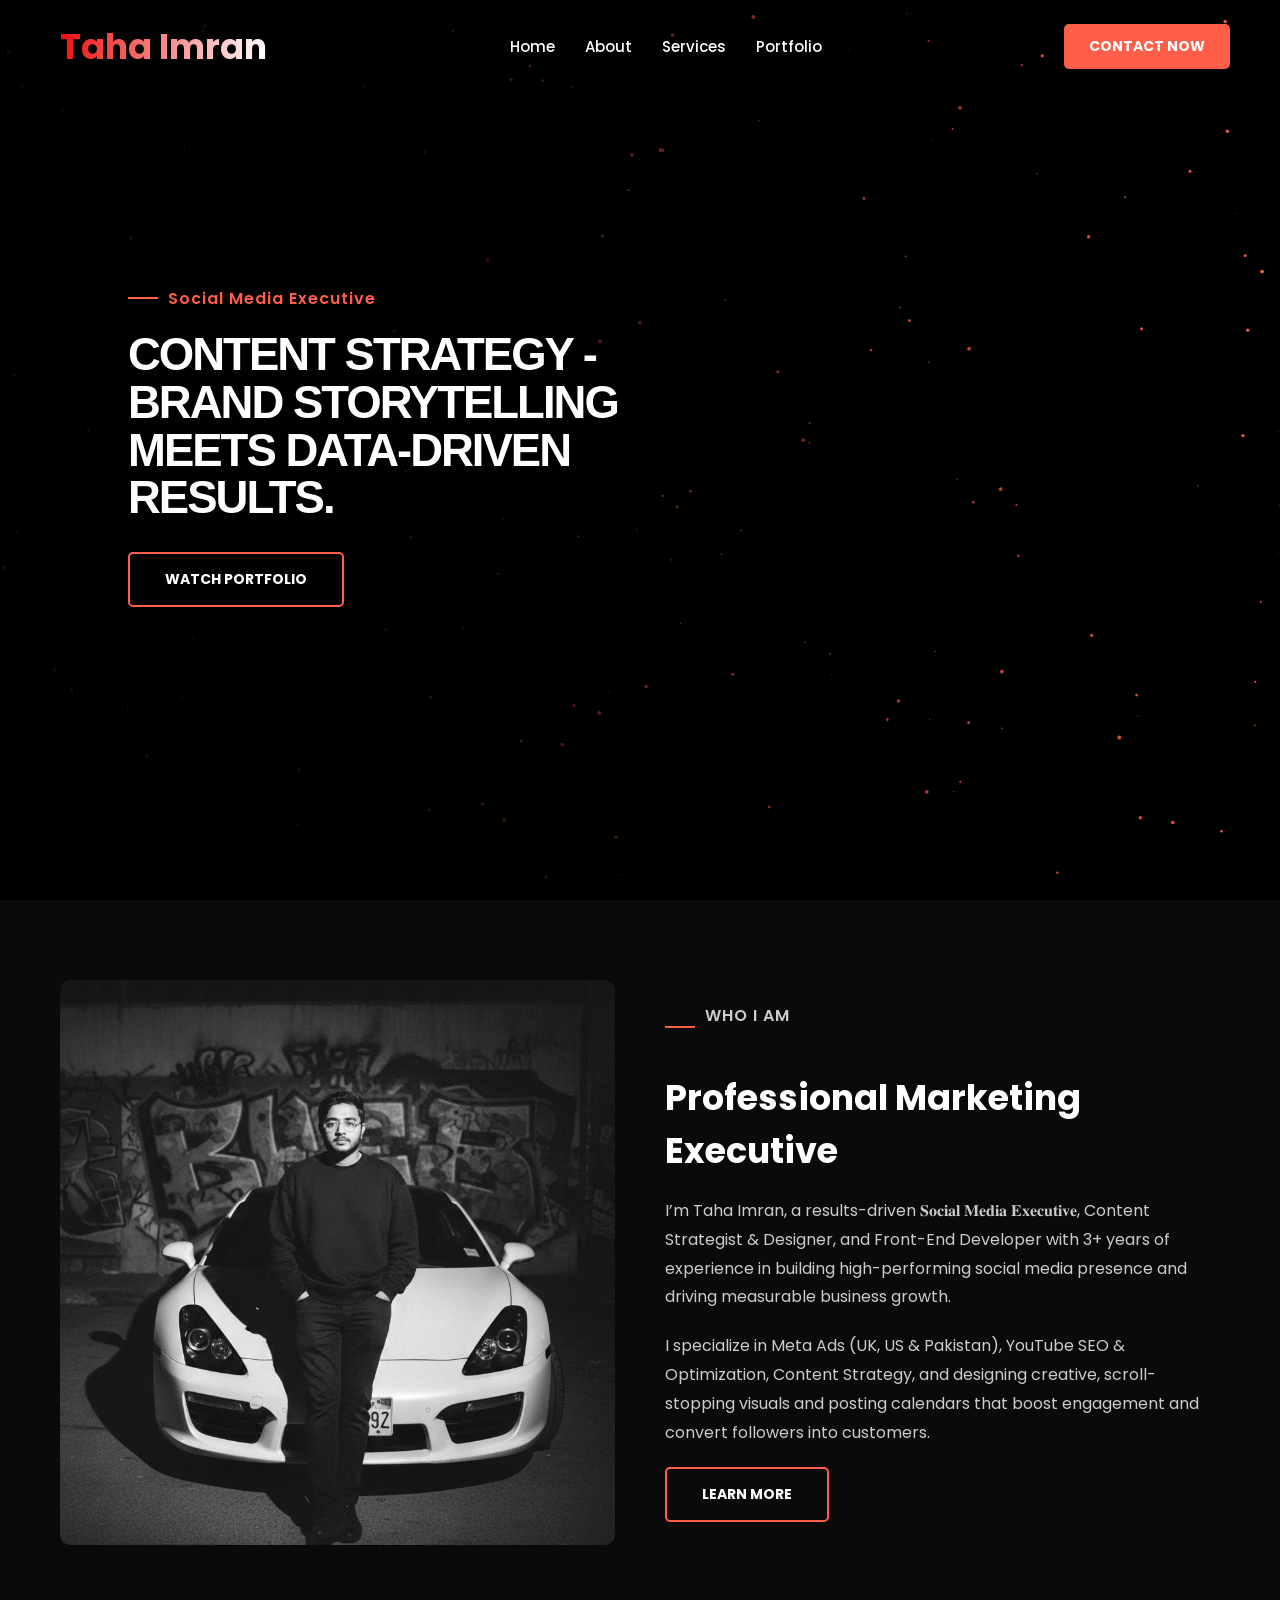
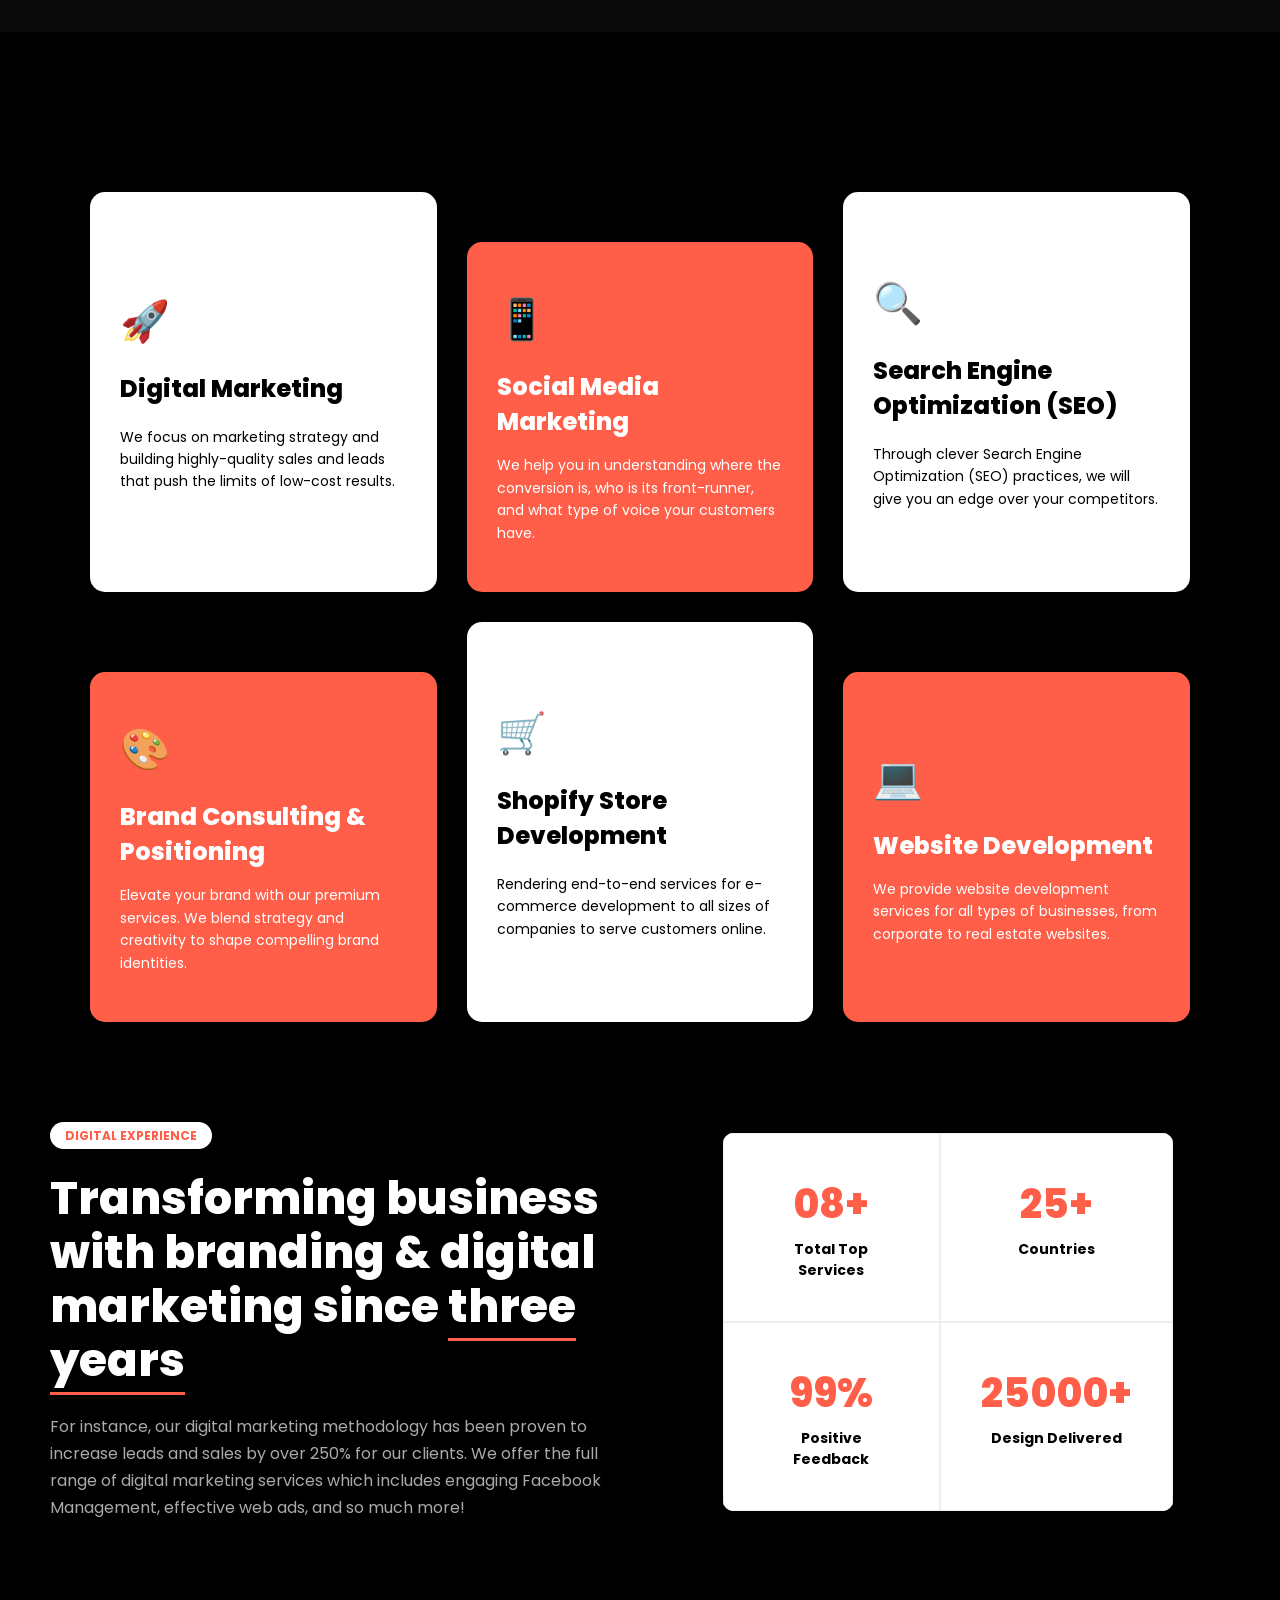
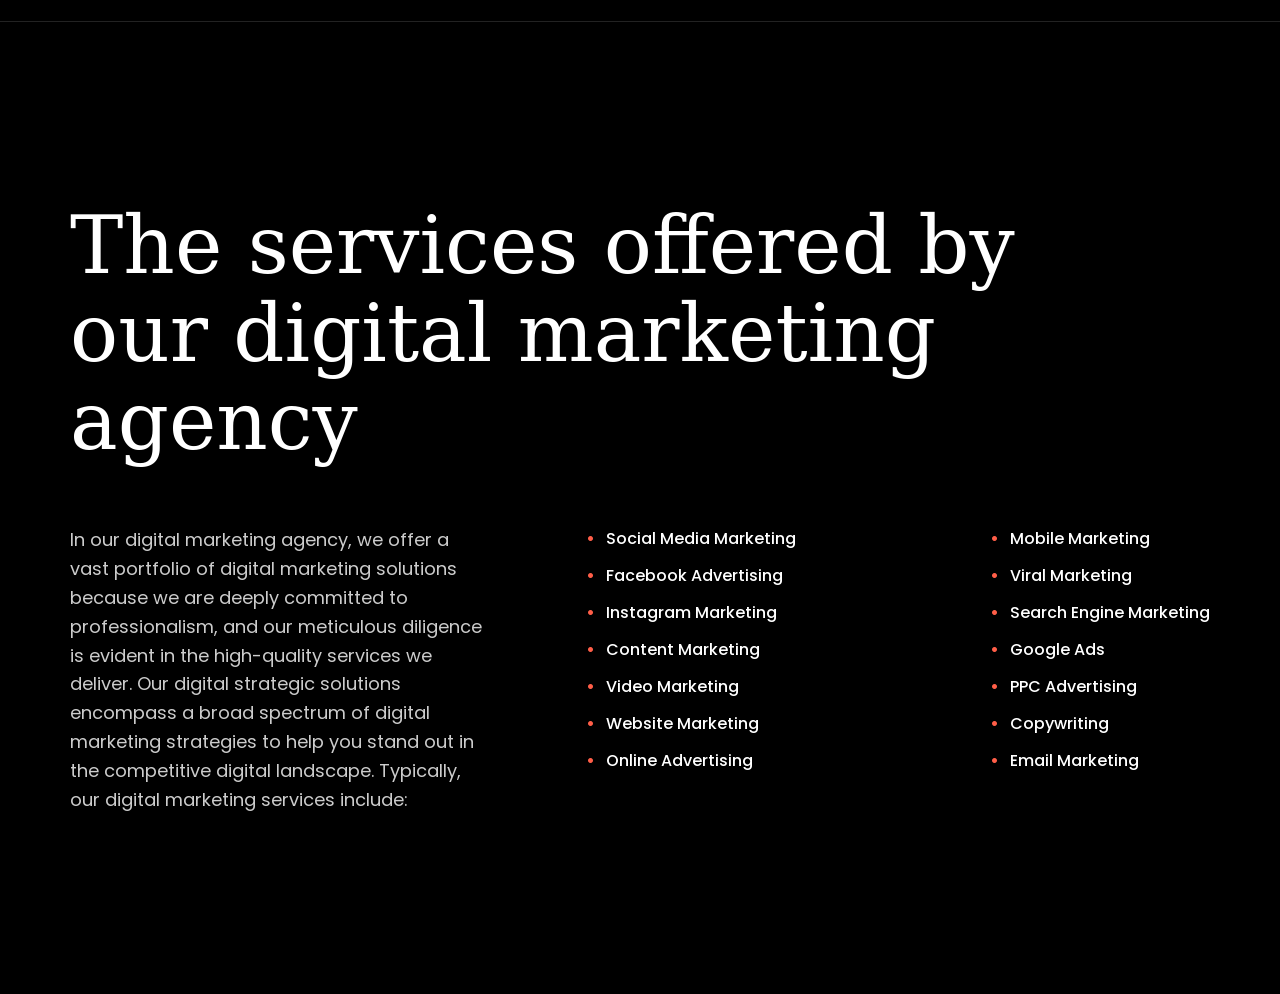
==== index.html @ 096d4c3b "Rename Untitled-1.html to index.html" ====
<!DOCTYPE html>
<html lang="en">
<head>
    <meta charset="UTF-8">
    <meta name="viewport" content="width=device-width, initial-scale=1.0">
    <title>Taha Imran Portfolio</title>
    <link rel="stylesheet" href="Untitled-2.css">
    <link href="https://fonts.googleapis.com/css2?family=Poppins:wght@400;700;900&display=swap" rel="stylesheet">
</head>
<body>
<canvas id="starfield"></canvas>
    <header>
        <nav>
            
            <div class="logo">
                <img src="" alt=""> <span>Taha Imran</span>
            </div>
            <ul class="nav-links">
                <li><a href="#">Home</a></li>
                <li><a href="#">About</a></li>
                <li><a href="#">Services</a></li>
                <li><a href="#">Portfolio</a></li>
            </ul>
            <a href="#" class="btn-contact">CONTACT NOW</a>
        </nav>
    </header>

    <main class="hero-section">
        
        <div class="hero-content">
            <div class="sub-heading">
                <span class="line"></span>
                <p>Social Media Executive</p>
            </div>
            <h1>Content Strategy - Brand Storytelling <br> Meets Data-Driven Results.</h1>
            <a href="#" class="btn-portfolio">WATCH PORTFOLIO</a>
        </div>
    </main>

    <section class="about-section">
        
    <div class="container">
        <div class="about-flex">
            <div class="about-image">
                <img src="my-image.jpeg" alt="Taha Imran"> 
            </div>
            <div class="about-text">
                <div class="sub-heading">
                    <span class="line"></span>
                    <p>WHO I AM</p>
                </div>
                <h2>Professional Marketing Executive</h2>
                <p>I’m Taha Imran, a results-driven 𝐒𝐨𝐜𝐢𝐚𝐥 𝐌𝐞𝐝𝐢𝐚 𝐄𝐱𝐞𝐜𝐮𝐭𝐢𝐯𝐞, Content Strategist & Designer, and Front-End Developer with 3+ years of experience in building high-performing social media presence and driving measurable business growth.</p>
                <p>I specialize in Meta Ads (UK, US & Pakistan), YouTube SEO & Optimization, Content Strategy, and designing creative, scroll-stopping visuals and posting calendars that boost engagement and convert followers into customers.</p>
                <a href="#" class="btn-portfolio">LEARN MORE</a>
            </div>
        </div>
    </div>
</section>

    
    <div class="container"></div>
    <div class="services-container">
        
        <div class="service-card white-card">
            <div class="icon">🚀</div> <h3>Digital Marketing</h3>
            <p>We focus on marketing strategy and building highly-quality sales and leads that push the limits of low-cost results.</p>
        </div>

        <div class="service-card red-card">
            <div class="icon">📱</div>
            <h3>Social Media Marketing</h3>
            <p>We help you in understanding where the conversion is, who is its front-runner, and what type of voice your customers have.</p>
        </div>

        <div class="service-card white-card">
            <div class="icon">🔍</div>
            <h3>Search Engine Optimization (SEO)</h3>
            <p>Through clever Search Engine Optimization (SEO) practices, we will give you an edge over your competitors.</p>
        </div>

        <div class="service-card red-card">
            <div class="icon">🎨</div>
            <h3>Brand Consulting & Positioning</h3>
            <p>Elevate your brand with our premium services. We blend strategy and creativity to shape compelling brand identities.</p>
        </div>

        <div class="service-card white-card">
            <div class="icon">🛒</div>
            <h3>Shopify Store Development</h3>
            <p>Rendering end-to-end services for e-commerce development to all sizes of companies to serve customers online.</p>
        </div>

        <div class="service-card red-card">
            <div class="icon">💻</div>
            <h3>Website Development</h3>
            <p>We provide website development services for all types of businesses, from corporate to real estate websites.</p>
        </div>
    </div>
</section>

<section class="experience-section">
    <div class="container-flex">
        <div class="exp-text">
            <span class="badge">digital experience</span>
            <h2>Transforming business with branding & digital marketing since <span class="underline">three years</span></h2>
            <p>For instance, our digital marketing methodology has been proven to increase leads and sales by over 250% for our clients. We offer the full range of digital marketing services which includes engaging Facebook Management, effective web ads, and so much more!</p>
        </div>

        <div class="stats-wrapper">
            
            <div class="stats-grid">
                <div class="stat-box">
                    <h3>08+</h3>
                    <p>Total Top Services</p>
                </div>
                <div class="stat-box">
                    <h3>25+</h3>
                    <p>Countries</p>
                </div>
                <div class="stat-box">
                    <h3>99%</h3>
                    <p>Positive Feedback</p>
                </div>
                <div class="stat-box">
                    <h3>25000+</h3>
                    <p>Design Delivered</p>
                </div>
            </div>
        </div>
    </div>
</section>
<section class="solutions-section">
    <div class="container">
        <h2 class="main-title">The services offered by <br> our digital marketing <br> agency</h2>
        
        <div class="solutions-content">
            <div class="solutions-description">
                <p>In our digital marketing agency, we offer a vast portfolio of digital marketing solutions because we are deeply committed to professionalism, and our meticulous diligence is evident in the high-quality services we deliver. Our digital strategic solutions encompass a broad spectrum of digital marketing strategies to help you stand out in the competitive digital landscape. Typically, our digital marketing services include:</p>
            </div>

            <div class="solutions-list">
                <ul>
                    <li>Social Media Marketing</li>
                    <li>Facebook Advertising</li>
                    <li>Instagram Marketing</li>
                    <li>Content Marketing</li>
                    <li>Video Marketing</li>
                    <li>Website Marketing</li>
                    <li>Online Advertising</li>
                </ul>
                <ul>
                    <li>Mobile Marketing</li>
                    <li>Viral Marketing</li>
                    <li>Search Engine Marketing</li>
                    <li>Google Ads</li>
                    <li>PPC Advertising</li>
                    <li>Copywriting</li>
                    <li>Email Marketing</li>
                </ul>
            </div>
        </div>
    </div>
</section>
<script>
    const canvas = document.getElementById('starfield');
    const ctx = canvas.getContext('2d');

    let stars = [];
    const numStars = 200; // Stars ki tadaad yahan se badha sakte hain

    function init() {
        canvas.width = window.innerWidth;
        canvas.height = window.innerHeight;
        stars = [];
        for (let i = 0; i < numStars; i++) {
            stars.push({
                x: Math.random() * canvas.width,
                y: Math.random() * canvas.height,
                size: Math.random() * 2,
                speed: Math.random() * 1 + 0.2 // Niche girne ki speed
            });
        }
    }

    function animate() {
        ctx.clearRect(0, 0, canvas.width, canvas.height);
        ctx.fillStyle = '#ff5e48';  // Stars ka color white

        stars.forEach(star => {
            ctx.beginPath();
            ctx.arc(star.x, star.y, star.size, 0, Math.PI * 2);
            ctx.fill();

            // Movement logic (Niche ki taraf flow)
            star.y += star.speed;

            // Agar star screen se bahar nikal jaye to wapis upar le aao
            if (star.y > canvas.height) {
                star.y = -5;
                star.x = Math.random() * canvas.width;
            }
        });

        requestAnimationFrame(animate);
    }

    // Window resize handle karne ke liye
    window.addEventListener('resize', init);

    init();
    animate();
</script>
</body>
</html>
---- Untitled-2.css ----
#starfield {
    position: fixed;
    top: 0;
    left: 0;
    width: 100%;
    height: 100%;
    z-index: -1; /* Ye background ke peechay rahay ga */
    background: #000; /* Black background */
}
/* Basic Reset */
* {
    margin: 0;
    padding: 0;
    box-sizing: border-box;
    font-family: 'Poppins', sans-serif;
}

body {
    background-color: #000;
    color: #fff;
    overflow-x: hidden;
}

/* Header & Navigation */
header {
    padding: 20px 50px;
    position: absolute;
    width: 100%;
    z-index: 100;
}

nav {
    display: flex;
    justify-content: space-between;
    align-items: center;
}

.logo {
    display: flex;
    align-items: center;
    font-weight: 700;
    font-size: 35px;
    
    /* Gradient Magic Starts Here */
    background: linear-gradient(to right, #f00303, #ffffff); /* White to Red */
    -webkit-background-clip: text; /* Text ke andar gradient ko lock karta hai */
    -webkit-text-fill-color: transparent; /* Original text color ko gayab kar deta hai */
    
    /* Extra spacing agar logo image sath hai */
    gap: 10px; 
}

.nav-links {
    display: flex;
    list-style: none;
}

.nav-links li {
    margin: 0 15px;
}

.nav-links a {
    text-decoration: none;
    color: #fff;
    font-size: 15px;
    font-weight: 500;
    transition: 0.3s;
}

.nav-links a:hover {
    color: #ff5e48;
}

.btn-contact {
    background-color: #ff5e48;
    color: #fff;
    text-decoration: none;
    padding: 12px 25px;
    font-weight: 700;
    font-size: 14px;
    display: inline-block; /* Animation ke liye zaroori hai */
    
    /* Smooth transition */
    transition: all 0.3s ease-in-out; 
    border-radius: 5px; /* Thora sa curve look ke liye */
}

/* Hover Effect (Jab mouse cursor button par aaye) */
.btn-contact:hover {
    transform: scale(1.1); /* Button ko 10% bara karega */
    background-color: #e04d39; /* Hover par thora dark red shade */
    box-shadow: 0 10px 20px rgba(255, 94, 72, 0.3); /* Glow effect */
    cursor: pointer;
}

/* Active Effect (Jab button click ho) */
.btn-contact:active {
    transform: scale(0.95); /* Click karne par thora dab jayega */
}

/* Hero Section */
.hero-section {
    height: 100vh;
    width: 100%;
    background: linear-gradient(to right, rgba(0,0,0,0.9) 30%, transparent 100%), 
                url('img1.jpg'); /* Aapki image ka naam yahan img1 rakha hai */
    background-size: cover;
    background-position: center;
    display: flex;
    align-items: center;
    padding: 0 10%;
}

.hero-content {
    max-width: 600px;
}

.sub-heading {
    display: flex;
    align-items: center;
    color: #ff5e48;
    font-weight: 600;
    letter-spacing: 1px;
    margin-bottom: 20px;
}

.line {
    width: 30px;
    height: 2px;
    background-color: #ff5e48;
    margin-right: 10px;
}

h1 {
    /* Font Selection: Montserrat ya Poppins best hain bold looks ke liye */
    font-family:  sans-serif; 
    
    font-size: 45.5px; /* Size thora barha diya hai impact ke liye */
    line-height: 1.05; /* Lines ko kareeb laya gaya hai modern look ke liye */
    font-weight: 900;
    
    margin-bottom: 30px;
    text-transform: uppercase;
    
    /* Alignment & Spacing */
    letter-spacing: -2px; /* Letters ko thora sa tight kiya hai (Premium Look) */
    text-align: left; /* Alignment hamesha left rakhen agar hero content left par hai */
    max-width: 800px; /* Text ko boht zyada phailne se rokta hai */
    
    /* Optional: Subtle Gradient ya Color */
    color: #ffffff;
}

/* Choti screens (Mobile) ke liye adjustment */
@media (max-width: 768px) {
    h1 {
        font-size: 40px;
        letter-spacing: -1px;
    }
}

.btn-portfolio {
    background-color: transparent; /* Background shuru mein khali rakhen */
    color: #fff;
    text-decoration: none;
    padding: 15px 35px;
    font-weight: 700;
    font-size: 14px;
    display: inline-block;
    border: 2px solid #ff5e48; /* Red Border hamesha rahay ga */
    border-radius: 5px;
    position: relative;
    overflow: hidden; /* Fill animation ko andar rakhne ke liye */
    z-index: 1;
    transition: all 0.4s ease;
}

/* Background Fill Effect (Jo hover par move karega) */
.btn-portfolio::before {
    content: '';
    position: absolute;
    top: 0;
    left: -100%; /* Shuru mein button se bahar left side par */
    width: 100%;
    height: 100%;
    background-color: #ff5e48; /* Theme Red */
    transition: all 0.4s ease;
    z-index: -1; /* Text ke peeche rahega */
}

/* Hover State */
.btn-portfolio:hover {
    color: #fff; /* Text white hi rahay ga */
    transform: translateY(-5px); /* Button thora upar uthay ga */
    box-shadow: 0 10px 20px rgba(250, 36, 8, 0.4); /* Red Glow effect */
}

.btn-portfolio:hover::before {
    left: 0; /* Hover karne par red color left se andar slide ho kar ayega */
}

/* Click Effect */
.btn-portfolio:active {
    transform: translateY(-2px);
}
----------------------------------
.btn-portfolio:hover {
    background-color: #e04d39;
}

/* Responsive (Chotay screens ke liye) */
@media (max-width: 768px) {
    h1 {
        font-size: 40px;
    }
    .nav-links {
        display: none; /* Mobile menu hidden by default */
    }
}

/* Container for alignment */
.container {
    max-width: 1200px;
    margin: 0 auto;
    padding: 80px 20px;
}

/* About Section Styles */
.about-section {
    background-color: #0a0a0a;
}

.about-flex {
    display: flex;
    align-items: center;
    gap: 50px;
}

.about-image {
    flex: 1;
}

.about-image img {
    width: 100%;
    border-radius: 10px;
    filter: grayscale(100%); /* B&W look match karne ke liye */
    transition: 0.5s;
}

.about-image img:hover {
    filter: grayscale(0%);
}

.about-text {
    flex: 1;
}

.about-text h2 {
    font-size: 35px;
    margin-bottom: 20px;
}

.about-text p {
    color: #ccc;
    line-height: 1.8;
    margin-bottom: 20px;
}


/* Services Section Styling */
.services-section {
    background-color: #000; /* Main Background Black */
    padding: 100px 50px;
    position: relative;
    display: flex;
    overflow: hidden;
}

/* Vertical text on the left */
.side-text {
    position: absolute;
    left: 20px;
    top: 50%;
    transform: translateY(-50%) rotate(-90deg);
    font-size: 80px;
    font-weight: 900;
    color: rgba(255, 255, 255, 0.1);
    white-space: nowrap;
    z-index: 1;
}

.services-container {
    display: grid;
    grid-template-columns: repeat(3, 1fr); /* 3 Columns layout */
    gap: 30px;
    width: 100%;
    max-width: 1100px;
    margin: 0 auto;
    z-index: 2;
}

.service-card {
    padding: 40px 30px;
    border-radius: 15px;
    min-height: 350px;
    display: flex;
    flex-direction: column;
    justify-content: center;
    transition: transform 0.3s ease;
}

/* Staggered Effect (Cards ko uper neeche karne ke liye) */
.service-card:nth-child(even) {
    margin-top: 50px;
}

.service-card:hover {
    transform: translateY(-10px);
}

/* White Card Style (Was Black) */
.white-card {
    background-color: #ffffff;
    color: #000;
}

.white-card .icon {
    font-size: 40px;
    margin-bottom: 20px;
    color: #fc1d00; /* Icon color match with theme */
}

.white-card h3 {
    font-size: 24px;
    margin-bottom: 20px;
    font-weight: 800;
}

/* Red Card Style (Was Purple) */
.red-card {
    background-color: #ff5e48; /* Theme Red/Orange */
    color: #fff;
}

.red-card .icon {
    font-size: 40px;
    margin-bottom: 20px;
}

.red-card h3 {
    font-size: 24px;
    margin-bottom: 15px;
    font-weight: 800;
}

.service-card p {
    font-size: 14px;
    line-height: 1.6;
}

/* Responsive for Mobile */
@media (max-width: 992px) {
    .services-container {
        grid-template-columns: repeat(2, 1fr);
    }
}

@media (max-width: 600px) {
    .services-container {
        grid-template-columns: 1fr;
    }
    .service-card:nth-child(even) {
        margin-top: 0;
    }
    .side-text {
        display: none;
    }
}
/* Experience Section Styling */
.experience-section {
    background-color: #000; /* Background Black */
    padding: 100px 50px;
    color: #fff;
}

.container-flex {
    max-width: 1200px;
    margin: 0 auto;
    display: flex;
    align-items: center;
    gap: 50px;
}

.exp-text {
    flex: 1;
}

.badge {
    background: #fff;
    color: #ff5e48;
    padding: 5px 15px;
    border-radius: 20px;
    font-size: 12px;
    font-weight: 700;
    text-transform: uppercase;
}

.exp-text h2 {
    font-size: 45px;
    line-height: 1.2;
    margin: 25px 0;
    font-weight: 800;
}

.underline {
    border-bottom: 3px solid #ff5e48; /* Red Underline */
}

.exp-text p {
    color: #aaa;
    line-height: 1.7;
    font-size: 16px;
}

/* Stats Styling */
.stats-wrapper {
    flex: 1;
    position: relative;
    display: flex;
    justify-content: center;
    align-items: center;
}



.stats-grid {
    background-color: #fff; /* White Container */
    display: grid;
    grid-template-columns: 1fr 1fr;
    border-radius: 10px;
    overflow: hidden;
    position: relative;
    z-index: 2;
    width: 100%;
    max-width: 450px;
}

.stat-box {
    padding: 40px;
    text-align: center;
    border: 0.5px solid #eee; /* Light lines between boxes */
}

.stat-box h3 {
    font-size: 40px;
    color: #ff5e48; /* Numbers turned Red */
    font-weight: 800;
    margin-bottom: 5px;
}

.stat-box p {
    color: #000;
    font-size: 14px;
    font-weight: 700;
}

/* Responsive */
@media (max-width: 992px) {
    .container-flex {
        flex-direction: column;
        text-align: center;
    }
    .bg-hello {
        font-size: 120px;
    }
}

/* Solutions Section Styling */
.solutions-section {
    background-color: #000;
    padding: 100px 50px;
    color: #fff;
    border-top: 1px solid #222; /* Halki si separation */
}

.main-title {
    font-size: 80px;
    font-family: 'Serif', 'Playfair Display', serif; /* Use a serif font for that elegant look */
    font-weight: 400;
    line-height: 1.1;
    margin-bottom: 60px;
}

.solutions-content {
    display: flex;
    justify-content: space-between;
    gap: 100px;
}

.solutions-description {
    flex: 1;
}

.solutions-description p {
    font-size: 18px;
    line-height: 1.6;
    color: #ccc;
}

.solutions-list {
    flex: 1.5;
    display: flex;
    justify-content: space-between;
}

.solutions-list ul {
    list-style: none;
}

.solutions-list li {
    font-size: 16px;
    margin-bottom: 12px;
    color: #fff;
    position: relative;
    padding-left: 20px;
    font-weight: 500;
}

/* List dot (Bullet point) */
.solutions-list li::before {
    content: "•";
    color: #ff5e48; /* Red dot to match theme */
    position: absolute;
    left: 0;
    font-weight: bold;
}

/* Responsive for Mobile */
@media (max-width: 992px) {
    .main-title {
        font-size: 50px;
    }
    .solutions-content {
        flex-direction: column;
        gap: 40px;
    }
    .solutions-list {
        flex-direction: column;
        gap: 0;
    }
}
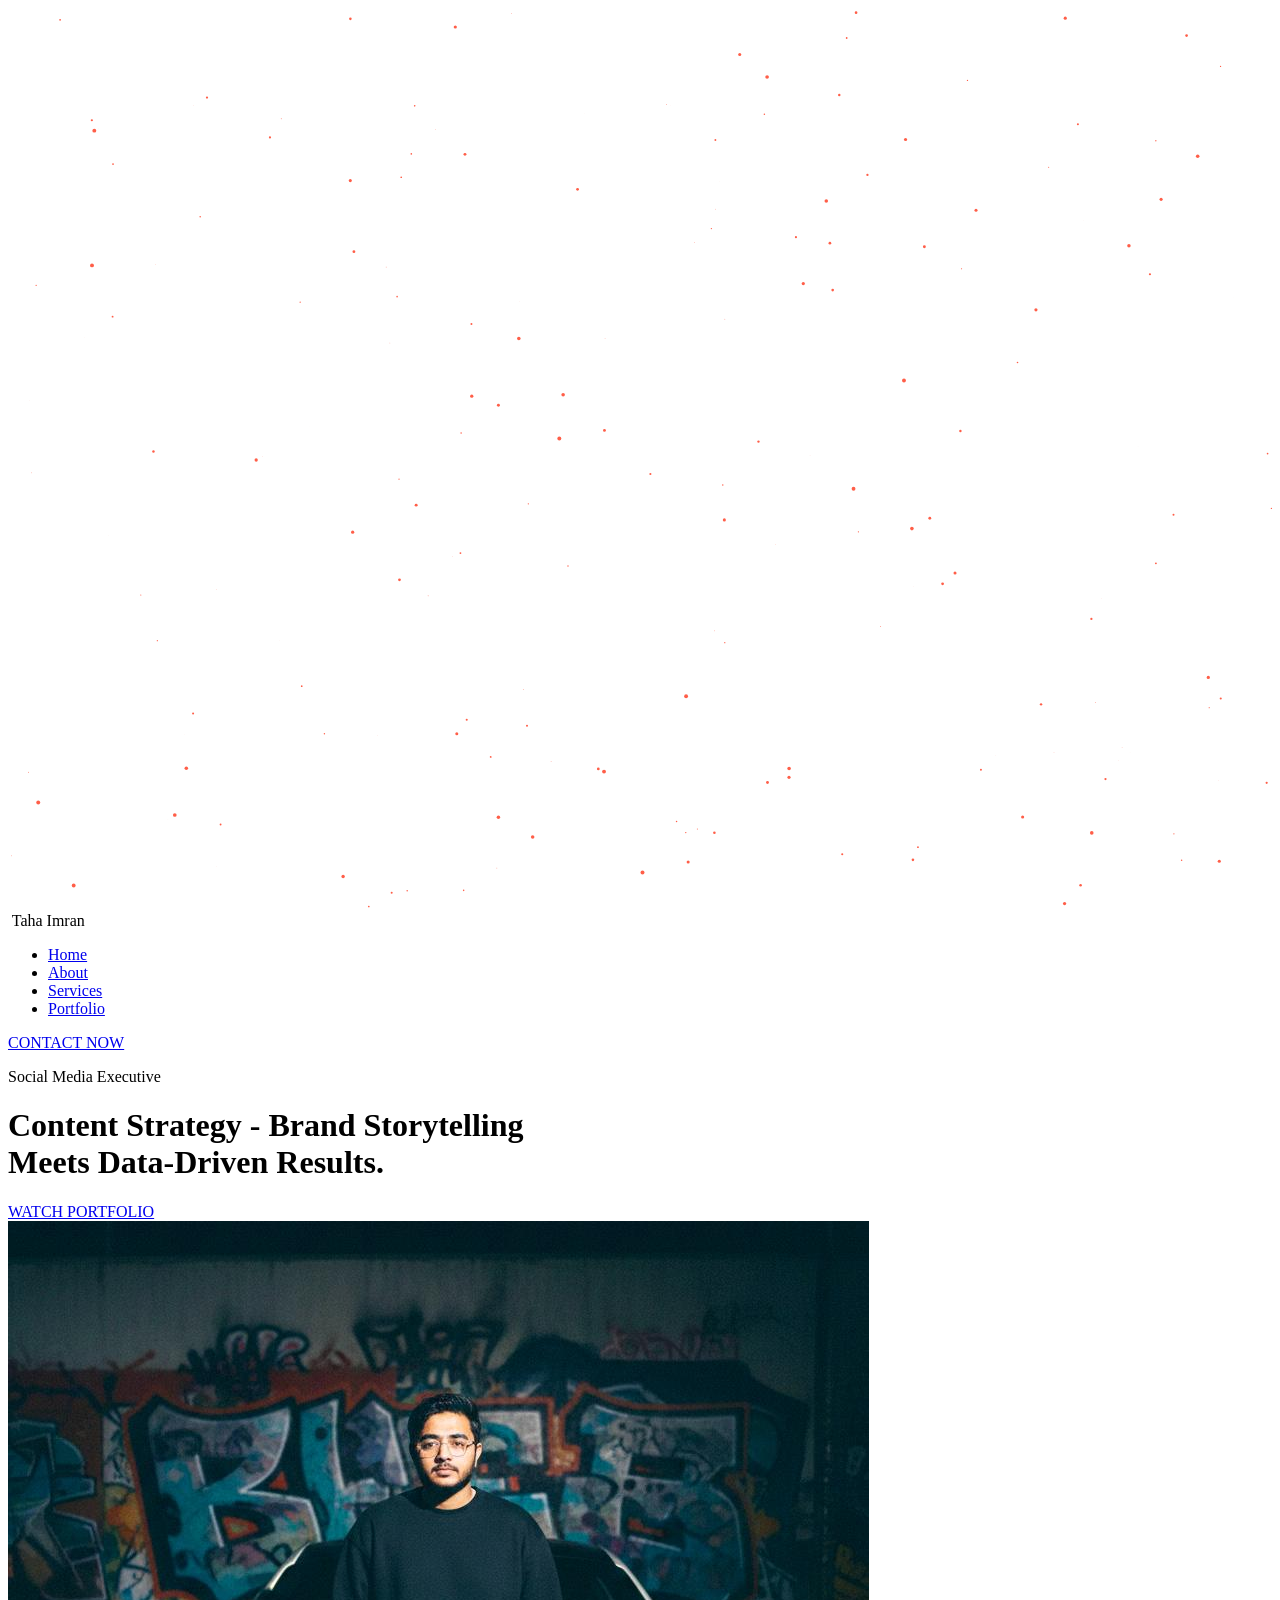
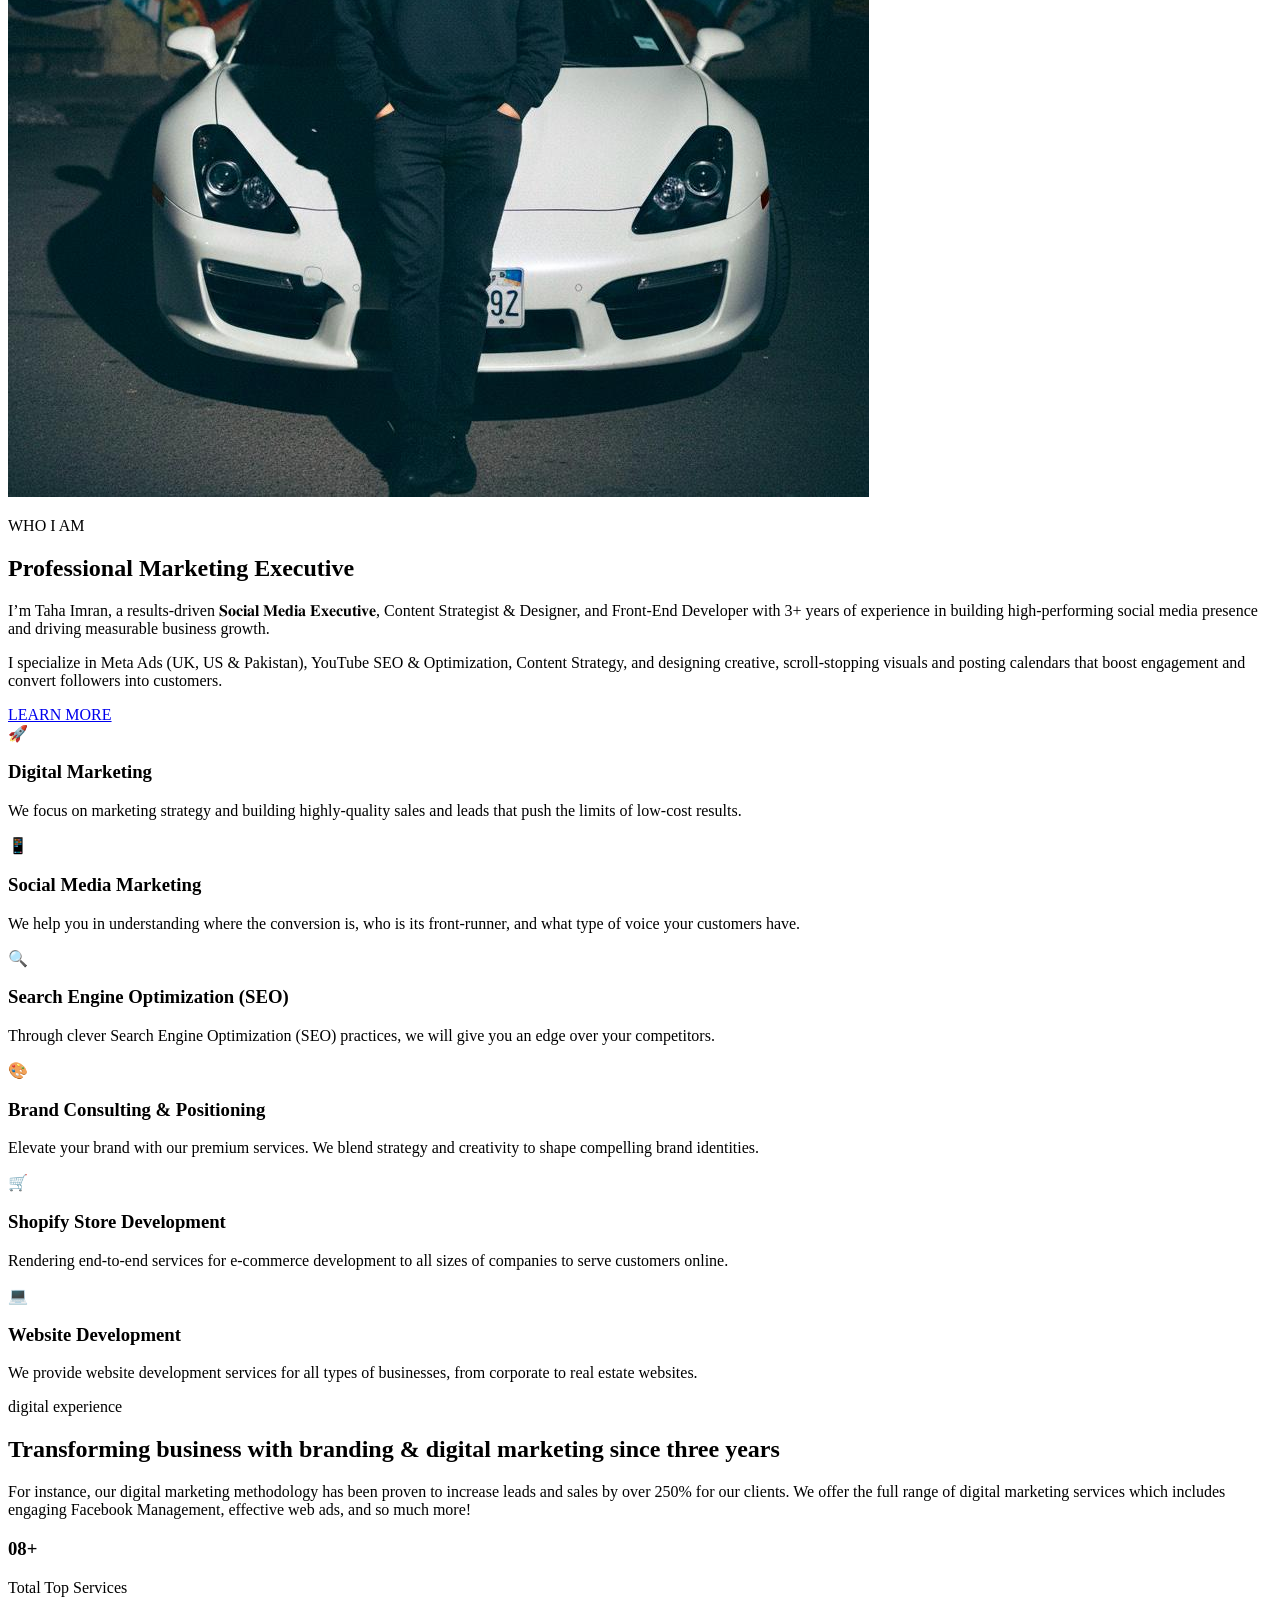
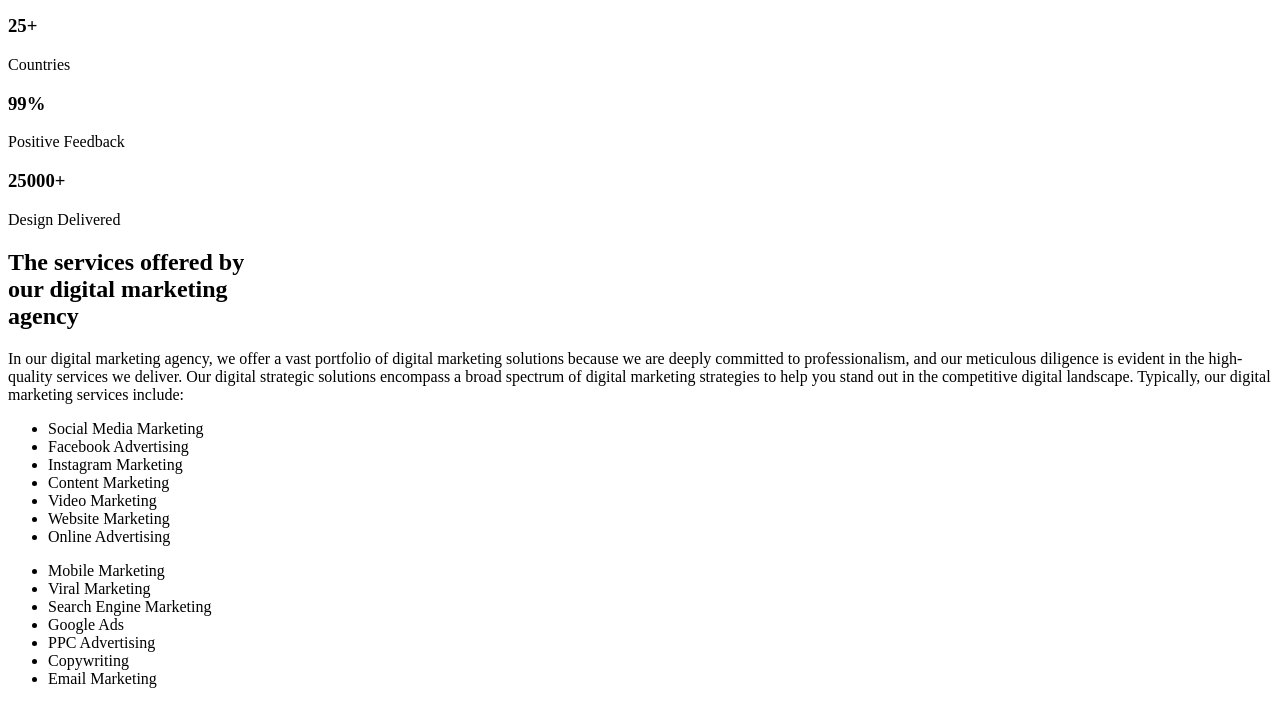
==== commit c2fd65a7: "Update index.html" ====
--- a/index.html
+++ b/index.html
@@ -4,7 +4,7 @@
     <meta charset="UTF-8">
     <meta name="viewport" content="width=device-width, initial-scale=1.0">
     <title>Taha Imran Portfolio</title>
-    <link rel="stylesheet" href="Untitled-2.css">
+    <link rel="stylesheet" href="stylesheet.css">
     <link href="https://fonts.googleapis.com/css2?family=Poppins:wght@400;700;900&display=swap" rel="stylesheet">
 </head>
 <body>
